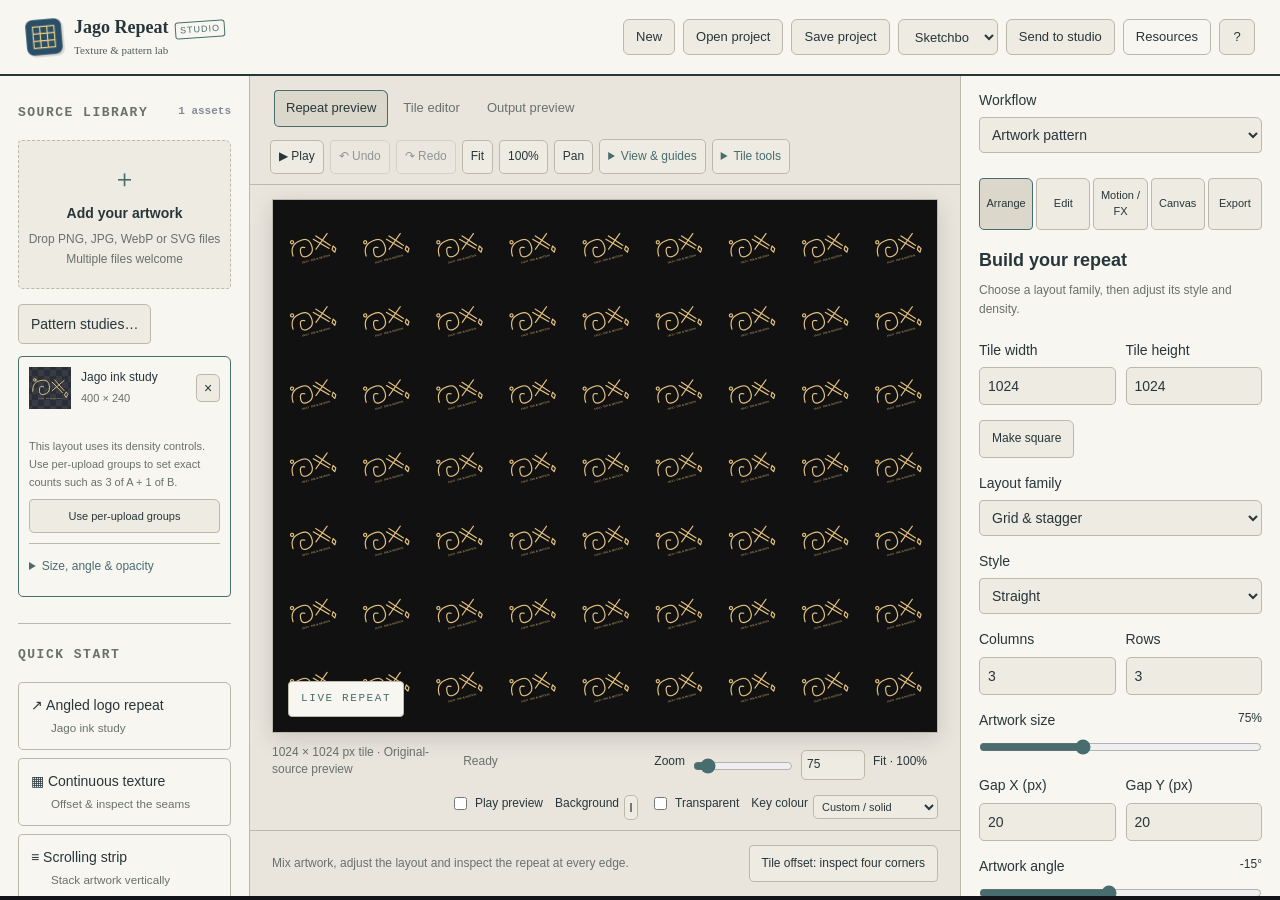
==== Source/Web/index.html @ b371f32c "Prepare Jago Repeat 1.12.0 release Build seamless artwork patterns, paint repeating textures and mak" ====
<!doctype html><html lang="en" data-theme="sketchbook"><head><meta charset="UTF-8"><meta name="viewport" content="width=device-width,initial-scale=1"><title>Jago Repeat Studio</title><meta name="description" content="Create mixed artwork patterns, edit texture seams, and export seamless tiles or filled canvases."><link rel="icon" href="favicon.svg"><link rel="stylesheet" href="style.css"><link rel="stylesheet" href="jago.css"><link rel="stylesheet" href="ux.css"></head><body>
<header><div class="brand"><svg class="studio-logo" aria-hidden="true" viewBox="0 0 64 64"><rect x="2" y="2" width="60" height="60" rx="12"/><path d="M14 14h36v36H14zM14 26h36M14 38h36M26 14v36M38 14v36"/></svg><span>Jago Repeat <small>STUDIO</small><span class="brand-tagline">Texture & pattern lab</span></span></div><div class="top-actions"><select id="theme" aria-label="Studio theme"><option value="sketchbook">Sketchbook</option><option value="dark">Charcoal</option><option value="paper">Paper</option><option value="plum">Plum</option><option value="candy">Candy</option></select><button id="loadProject">Open project</button><button id="saveProject">Save project</button><button class="primary" id="exportTop" hidden aria-hidden="true">Export artwork</button></div></header>
<main><aside class="left"><div class="section-title">SOURCE LIBRARY <span id="count">0 assets</span></div><label class="drop" id="drop">＋<strong>Add your artwork</strong><small>Drop PNG, JPG, WebP or SVG files<br>Multiple files welcome</small><input id="upload" type="file" accept="image/png,image/jpeg,image/webp,image/svg+xml" multiple hidden></label><div id="assets"></div><div class="section-title">QUICK START</div><button class="preset" data-preset="logo">↗ Angled logo repeat <small>Jago ink study</small></button><button class="preset" data-preset="texture">▦ Continuous texture <small>Offset & inspect the seams</small></button><button class="preset" data-preset="feed">≡ Scrolling strip <small>Stack artwork vertically</small></button><div class="tip">Your files are processed in your browser. Save a project to keep artwork and settings together.</div></aside>
<section class="workspace"><div class="workspace-bar"><div class="tabs"><button data-view="repeat" class="active">Repeat preview</button><button data-view="tile">Tile editor</button><button data-view="canvas">Export canvas</button></div><div class="preview-tools"><button id="undoAction" title="Undo (Ctrl+Z)" aria-label="Undo">↶ Undo</button><button id="redoAction" title="Redo (Ctrl+Y / Ctrl+Shift+Z)" aria-label="Redo">↷ Redo</button><button id="fitView">Fit</button><button id="actualView">100%</button><label class="neighbour-toggle"><input id="showNeighbours" type="checkbox" checked> Neighbour tiles</label><button id="panView" aria-pressed="false" title="Pan the preview (H); Space or middle-drag also pans">Pan</button><select id="previewQuality" aria-label="Preview fidelity"><option value="2">High fidelity</option><option value="3">Ultra fidelity</option><option value="1">Standard</option><option value="pixel">Pixel accurate</option></select><button id="guides">Show tile edges</button></div></div><div class="stage" id="stage"><canvas id="preview"></canvas><div id="repeatInset" hidden><span>LIVE REPEAT</span><canvas id="miniRepeat"></canvas></div><div class="stage-label" id="stageLabel">LIVE REPEAT</div></div><div class="status"><span id="dimensions"></span><span id="message">Ready</span><label>Zoom <input id="zoom" type="range" min="10" max="800" value="75"><input id="zoomNumber" type="number" min="10" max="800" value="75" aria-label="Zoom percent"><output id="zoomVal">Fit</output></label></div><div class="bottom"><div><span class="eyebrow">THE REPEAT TABLE</span><p id="hint">Adjust the repeat, then export a seamless square or a filled canvas.</p></div><button id="halfOffset">Offset by half a tile</button></div></section>
<aside class="right"><div class="section-title">REPEAT SETTINGS</div><label>Workflow<select id="mode"><option value="pattern">Artwork pattern</option><option value="texture">Continuous texture</option><option value="feed">Scrolling strip / data feed</option></select></label><div class="pair"><label>Tile width <input id="tw" type="number" min="64" max="4096" value="1024"></label><label>Tile height <input id="th" type="number" min="64" max="4096" value="1024"></label></div><button id="square">Make square</button><div id="patternControls"><label>Layout<select id="layout"><option value="grid">Straight grid</option><option value="brick">Brick / half drop</option><option value="column">Half brick columns</option><option value="balanced">Smart scatter · balanced centres</option><option value="relaxed">Smart spacing · artwork edge gaps</option><option value="organic">Organic grid · controlled scatter</option><option value="hex">Hexagonal stagger</option><option value="diagonal">Diagonal weave</option><option value="diamond">Diamond rhythm</option><option value="scatter">Seeded scatter</option><option value="manual">Free composition</option><option value="mirror">Alternating mirror</option><option value="sets">Source sets · 1–4 copies per upload</option><option value="symmetryX">Mirror pairs · across tile</option><option value="symmetryY">Mirror pairs · down tile</option><option value="symmetryXY">Four-way mirror symmetry</option></select></label><div class="pair"><label>Columns<input id="cols" type="number" min="1" max="20" value="3"></label><label>Rows<input id="rows" type="number" min="1" max="20" value="3"></label></div><label>Artwork size <output data-for="size"></output><input id="size" type="range" min="5" max="200" value="75"></label><div class="pair"><label>Gap X (px)<input id="gapx" type="number" min="0" max="1000" value="20"></label><label>Gap Y (px)<input id="gapy" type="number" min="0" max="1000" value="20"></label></div><label>Rotation <output data-for="rotation"></output><input id="rotation" type="range" min="-180" max="180" value="-15"></label><label>Rotation variation <output data-for="rotJitter"></output><input id="rotJitter" type="range" min="0" max="180" value="0"></label><label>Position variation <output data-for="jitter"></output><input id="jitter" type="range" min="0" max="100" value="0"></label><label>Size variation <output data-for="sizeJitter"></output><input id="sizeJitter" type="range" min="0" max="90" value="0"></label><div class="pair"><label>Mix assets<select id="mix"><option value="cycle">In order</option><option value="random">Random</option></select></label><label>Seed<input id="seed" type="number" value="42" min="0" max="999999"></label></div><button id="shuffle">Shuffle arrangement</button><p class="help" id="layoutHelp"></p><p class="help" id="spacingStatus"></p><button id="freeze">Make this arrangement editable</button><button id="resetArrangement">Reset moved items</button><label class="check"><input id="avoidOverlap" type="checkbox" checked> Prevent artwork overlap</label><label>Clearance (px)<input id="clearance" type="number" min="0" max="300" value="12"></label><p class="help">Prevents overlaps in generated layouts using visible artwork bounds, rotation and wrapped neighbours. Crowded artwork is resized to fit; manual edits can still overlap.</p></div>
<div id="feedControls" hidden><label>Direction<select id="direction"><option value="vertical">Vertical</option><option value="horizontal">Horizontal</option></select></label><label>Strip spacing (px)<input id="feedGap" type="number" min="0" max="1000" value="24"></label><label>Artwork sizing<select id="feedSizing"><option value="individual">Fit each artwork in its slot</option><option value="height">Match heights</option><option value="width">Match widths</option><option value="area">Similar visual size</option></select></label><label>Spacing<select id="feedSpacing"><option value="slots">Equal slots</option><option value="edges">Even artwork edge gaps</option></select></label><label>Fit<select id="feedFit"><option value="contain">Fit full artwork</option><option value="cover">Fill strip width (crop)</option></select></label><label>Feed text<textarea id="feedText" placeholder="Optional: one entry per line"></textarea></label><label>Text size<input id="fontSize" type="number" min="10" max="200" value="36"></label><label>Text colour<input id="textColor" type="color" value="#ffffff"></label><label><input id="animate" type="checkbox"> Preview scrolling</label><label>Scroll speed<input id="speed" type="range" min="5" max="150" value="30"></label></div>
<div class="section-title">SELECTED ARTWORK</div><div id="selectionPanel"><p class="help">Open Tile editor and click an image. Drag to move; use the corner handle to resize and the top handle to rotate. Choose Linked / mirrored copies to keep related motifs together.</p><label>Edit target<select id="editTarget"><option value="instance">This occurrence</option><option value="set">This linked repeat set</option><option value="source">All copies of this source</option><option value="linked">Linked / mirrored copies</option></select></label><p class="help" id="linkedHelp" hidden>Linked copies share scale and follow the layout. Mirrored copies move in opposite directions and rotate oppositely across the mirror.</p><div id="selectedControls" hidden><div id="selectionName" class="selection-name"></div><div class="pair"><label>Centre X (px)<input id="itemX" type="number" step="1"></label><label>Centre Y (px)<input id="itemY" type="number" step="1"></label><label>Width (px)<input id="itemWidth" type="number" min="1" max="8192"></label><label>Rotation °<input id="itemRotation" type="number" step="1"></label></div><button id="resetSelected">Reset item</button><button id="duplicateItem">Duplicate</button><button id="deleteItem">Remove occurrence</button></div><button id="addItem">Add selected source to tile</button><button id="addRepeatSet">Add linked set from selected source</button><p class="help">Set the copy count and arrangement in the source library. Source sets layout uses those counts automatically.</p><label class="check"><input id="snap" type="checkbox"> Snap to grid</label><label>Snap step (px)<input id="snapStep" type="number" min="1" max="512" value="16"></label></div><div class="section-title">OFFSET & SURFACE</div><div class="pair"><label>Offset X (%)<input id="ox" type="number" min="-100" max="100" value="0"></label><label>Offset Y (%)<input id="oy" type="number" min="-100" max="100" value="0"></label></div><label>Background<input id="bg" type="color" value="#111111"></label><label class="check"><input id="transparent" type="checkbox"> Transparent background</label><div id="textureControls" hidden><label>Texture source<select id="textureSource"></select></label><label>Fit texture<select id="textureFit"><option value="cover">Fill tile (crop)</option><option value="stretch">Stretch to tile</option><option value="contain">Fit inside</option></select></label><label class="check"><input id="mirrorTexture" type="checkbox"> Mirror quadrants for matching edges</label><div class="section-title">WRAPPED SEAM EDITING</div><label>Tool<select id="tool"><option value="none">Inspect</option><option value="paint">Paint</option><option value="clone">Clone stamp (Alt-click source)</option><option value="erase">Erase to transparency</option></select></label><div class="pair"><label>Brush size<input id="brush" type="number" min="1" max="300" value="40"></label><label>Colour<input id="paintColor" type="color" value="#e6c381"></label></div><label>Brush opacity<input id="brushOpacity" type="range" min="1" max="100" value="100"></label><button id="undoPaint">Undo stroke</button><button id="resetPaint">Reset texture edits</button><p class="help">Use Tile editor. Offset brings outer seams into the centre. Painting wraps across every edge. Clone stamp: Alt-click a source, then drag to paint.</p></div>
<div class="section-title">EXPORT</div><label>Output<select id="output"><option value="tile">Repeatable tile</option><option value="canvas">Filled canvas</option></select></label><label>Aspect ratio<select id="ratio"><option value="custom">Custom</option><option value="1:1">Square · 1:1</option><option value="16:9">Landscape · 16:9</option><option value="9:16">Portrait · 9:16</option><option value="4:3">Classic · 4:3</option><option value="3:2">Photo · 3:2</option><option value="21:9">Ultrawide · 21:9</option></select></label><div class="pair"><label>Width (px)<input id="ew" type="number" min="64" max="8192" value="1920"></label><label>Height (px)<input id="eh" type="number" min="64" max="8192" value="1080"></label></div><label>Format<select id="format"><option value="png">PNG · transparency</option><option value="jpeg">JPEG · flattened</option><option value="webp">WebP</option><option value="svg">SVG · vector artwork preserved</option></select></label><label>Export scale<select id="exportScale"><option value="1">1× · original size</option><option value="2">2× · double resolution</option><option value="4">4× · four times resolution</option><option value="custom">Custom multiplier</option></select></label><label id="customScaleLabel" hidden>Custom multiplier<input id="customScale" type="number" min="0.25" max="8" step="0.25" value="3"></label><label>Raster resizing<select id="resample"><option value="smooth">High quality smooth</option><option value="pixel">Nearest neighbour · pixel art</option></select></label><div id="exportSummary" class="export-summary"></div><button id="previewSize">Preview this canvas size</button><p class="help">Upscaling renders vectors at full resolution and resamples raster images. It does not generate new photographic detail.</p><label>Quality<input id="quality" type="range" min="10" max="100" value="95"></label><button class="primary wide" id="export">Download artwork</button><p class="help">Canvas exports repeat to fill and crop at the edges. Raster artwork stays raster inside SVG. Edited textures are embedded as PNG.</p></aside></main><dialog id="exportDialog"><button id="closeExport" class="close-dialog" aria-label="Close export preview">×</button><h2>Export ready</h2><p id="exportDescription"></p><a id="downloadLink" class="download-link">Download file</a><a id="openExportLink" target="_blank" rel="noopener">Open export</a><img id="exportImage" alt="Exported artwork preview"><p class="help">If your browser blocks a download, open the export and save it from there.</p></dialog><input type="file" id="projectFile" accept=".jagorepeat,.json" hidden><div id="toast" role="status"></div><script src="layout-engine.js"></script><script src="shape-spacing.js"></script><script src="variation-engine.js"></script><script src="app.js"></script><script src="studio.js"></script><script src="links.js"></script><script src="spacing-ui.js"></script><script src="workflow.js"></script><script src="canvas-compose.js"></script><script src="preview.js"></script><script src="ux.js"></script><script src="relation-guides.js"></script><script src="texture-stamps.js"></script><script src="strip-editor.js"></script><script src="animation-codecs.js"></script><script src="loop-animation.js"></script><script src="refinements.js"></script><script src="repeat-effects.js"></script><script src="group-tools.js"></script><script src="preview-performance.js"></script><script src="suite-bridge.js"></script><script src="suite-adapter.js"></script><script src="history.js"></script><script src="suite-round.js"></script><script src="variation-bench.js"></script><script src="focus-performance.js"></script><script src="proof-kit.js"></script><script src="pattern-studies.js"></script><script src="new-document.js"></script></body></html>
---- Source/Web/style.css ----
:root{color-scheme:dark;font:14px 'Segoe UI',sans-serif;color:#e7e9ee;background:#121419}*{box-sizing:border-box}body{margin:0}button,input,select,textarea{font:inherit}button{cursor:pointer;background:#262a33;border:1px solid #393e49;color:#e7e9ee;padding:9px 12px;border-radius:6px}button:hover{background:#353c49}button:focus-visible,input:focus-visible,select:focus-visible{outline:2px solid #adf06b;outline-offset:2px}.primary{background:#b6ee78;color:#172210;border-color:#b6ee78;font-weight:650}.primary:hover{background:#cef99a}header{height:76px;display:flex;align-items:center;justify-content:space-between;padding:0 25px;border-bottom:1px solid #343944;gap:15px}.brand{font-size:20px;letter-spacing:2px;display:flex;align-items:center;gap:9px}.brand b{font-weight:300}.mark{color:#b6ee78;font-size:35px}.badge{font-size:11px;letter-spacing:1px;margin-left:17px;color:#8c939f}header button{margin-left:8px}main{display:grid;grid-template-columns:250px minmax(350px,1fr) 300px;height:calc(100vh - 76px)}aside{padding:22px 18px;overflow:auto;background:#1a1d24}.left{border-right:1px solid #343944}.right{border-left:1px solid #343944}.section-title{font-size:12px;letter-spacing:1.5px;color:#b5bcc7;display:flex;justify-content:space-between;margin:6px 0 17px;font-weight:650}.section-title:not(:first-child){margin-top:26px;border-top:1px solid #343944;padding-top:22px}.section-title span{font-size:11px;letter-spacing:0;color:#818a99}.drop{border:1px dashed #596171;display:flex;align-items:center;flex-direction:column;text-align:center;padding:19px 8px;cursor:pointer;border-radius:8px;color:#b6ee78;font-size:25px}.drop strong{font-size:14px;color:#e7e9ee;margin:7px}.drop small{font-size:12px;color:#929cab;line-height:1.6}.drop.over{background:#35412d}.asset{margin-top:12px;border:1px solid #3c424e;border-radius:7px;padding:10px}.asset.selected{border-color:#b6ee78}.asset-head{display:flex;gap:10px;align-items:center;cursor:pointer}.asset img{width:48px;height:42px;object-fit:contain;background:repeating-conic-gradient(#363b44 0% 25%,#292e37 0% 50%) 50%/12px 12px}.asset-name{overflow:hidden;text-overflow:ellipsis;white-space:nowrap;max-width:135px;font-size:12px}.asset small{color:#8e98a6;font-size:11px}.asset button{padding:3px 6px}.asset-settings{padding-top:10px}.asset-settings label{font-size:12px}.preset{display:block;width:100%;text-align:left;margin:8px 0;background:#22262e;padding:12px}.preset small{display:block;color:#8f98a7;margin-top:5px;padding-left:20px}.tip,.help{font-size:12px;color:#929baa;line-height:1.65}.tip{margin-top:24px}.workspace{min-width:0;display:flex;flex-direction:column;background:#101216}.workspace-bar{display:flex;justify-content:space-between;align-items:center;padding:16px 20px;gap:10px}.tabs{display:flex;gap:3px;background:#1d2129;padding:4px;border-radius:8px}.tabs button{border:0;background:transparent;font-size:13px}.tabs button.active{background:#3a414d}.workspace-bar>button{font-size:12px}.stage{margin:0 20px;flex:1;min-height:280px;position:relative;overflow:hidden;background:repeating-conic-gradient(#252a33 0% 25%,#20252e 0% 50%) 50%/24px 24px;border:1px solid #383e49;border-radius:8px;display:flex;justify-content:center;align-items:center}.stage canvas{max-width:100%;max-height:100%;object-fit:contain;touch-action:none}.stage-label{position:absolute;bottom:15px;left:15px;background:#15191de8;color:#b6ee78;font-size:11px;letter-spacing:1.6px;padding:9px 12px;border:1px solid #4a5540;border-radius:4px;pointer-events:none}.status{display:flex;justify-content:space-between;align-items:center;padding:16px 22px;color:#8f99a9;font-size:12px;gap:10px}.status label{display:flex;align-items:center;gap:8px;margin:0;font-size:12px}.status input{width:80px}.bottom{padding:22px;display:flex;align-items:center;justify-content:space-between;border-top:1px solid #30353f;gap:16px}.eyebrow{color:#b6ee78;font-size:11px;letter-spacing:1.4px}.bottom p{color:#939dad;line-height:1.5;font-size:13px}.bottom button{font-size:12px;white-space:nowrap}label{display:block;color:#b8c0cd;font-size:13px;margin-bottom:15px}label>input:not([type=checkbox]):not([type=range]),select,textarea{width:100%;margin-top:7px;background:#242933;border:1px solid #424956;border-radius:5px;color:#f0f1f4;padding:8px;min-width:0}input[type=color]{height:34px;padding:3px!important}input[type=range]{width:100%;accent-color:#b6ee78;margin:9px 0 0}input[type=checkbox]{accent-color:#b6ee78}output[data-for]{float:right;color:#e3e8ee;font-size:12px}.pair{display:grid;grid-template-columns:1fr 1fr;gap:10px}.wide{width:100%}textarea{resize:vertical;min-height:90px}.check{display:flex;gap:7px;align-items:center}#toast{position:fixed;bottom:25px;left:50%;transform:translateX(-50%);background:#b6ee78;color:#162310;padding:14px 22px;border-radius:7px;display:none;z-index:9;max-width:90vw}[hidden]{display:none!important}@media(max-width:1100px){main{grid-template-columns:210px minmax(280px,1fr) 270px}.badge{display:none}.workspace-bar{flex-wrap:wrap}.bottom{display:block}}@media(max-width:800px){header{height:auto;padding:15px;flex-wrap:wrap}.brand{font-size:17px}header button{font-size:12px;margin:0}main{height:auto;grid-template-columns:1fr}.workspace{grid-row:1}.stage{height:55vh;flex:none}.left,.right{overflow:visible;border:0}.left{display:block}.status{flex-wrap:wrap}.bottom{padding:15px}.asset{display:inline-block;width:210px;vertical-align:top;margin-right:10px}}
---- Source/Web/jago.css ----
:root{--bg:#111214;--panel:#1a1b1f;--raised:#24262b;--line:#35373e;--text:#f4f4f6;--muted:#a3a5af;--accent:#dcff72;--purple:#b1a0ff;--workspace:#141518;--button-ink:#202512;--selected:#dcff7218;--hover:#33363c;--label:#c8c9d0}
:root[data-theme=paper]{color-scheme:light;--bg:#e9e4da;--panel:#f5f1e8;--raised:#e5dfd3;--line:#c6bdad;--text:#302f29;--muted:#686354;--accent:#426324;--purple:#725793;--workspace:#ddd6c9;--button-ink:#fff;--selected:#42632418;--hover:#d7cebd;--label:#4b473f}
:root[data-theme=plum]{--bg:#1c1825;--panel:#261f32;--raised:#352b44;--line:#51435f;--text:#f7effb;--muted:#bbaec6;--accent:#f2ba96;--purple:#ccb2fa;--workspace:#201a29;--button-ink:#332432;--selected:#f2ba9618;--hover:#463751;--label:#dfcfe9}
:root[data-theme=candy]{color-scheme:light;--bg:#fbe8f0;--panel:#fff2f7;--raised:#f6dce9;--line:#d9afc6;--text:#503447;--muted:#805a72;--accent:#a64578;--purple:#79569c;--workspace:#f3e3f3;--button-ink:#fff;--selected:#a6457815;--hover:#edc7de;--label:#65465b}
body{background:var(--bg);color:var(--text);font:14px/1.45 'Segoe UI',system-ui,sans-serif}header{height:70px;border-color:var(--line);background:var(--bg)}.brand{font-size:21px;letter-spacing:-.7px;font-weight:750;gap:11px}.brand small{color:var(--accent);font-size:10px;letter-spacing:1.3px;margin-left:5px}.brand-tagline{display:block;color:var(--muted);font-size:12px;letter-spacing:.4px;font-weight:400}.mark{color:var(--accent)}main{height:calc(100dvh - 70px);grid-template-columns:250px minmax(350px,1fr) 320px}aside{background:var(--panel);border-color:var(--line)!important}.workspace{background:var(--bg)}button,select,input,textarea{color:var(--text)}button{background:var(--raised);border-color:var(--line);border-radius:7px;min-height:34px}button:hover{background:var(--hover);border-color:var(--muted)}button:disabled{opacity:.45;cursor:default}.primary,.primary:hover{background:var(--accent);border-color:var(--accent);color:var(--button-ink)}.top-actions{display:flex;gap:7px;align-items:center}.top-actions button{margin:0}.top-actions select{margin:0;width:100px;padding:8px}label{color:var(--label);font-size:14px}label>input:not([type=checkbox]):not([type=range]),select,textarea{background:var(--raised);border-color:var(--line);color:var(--text)}input[type=range],input[type=checkbox]{accent-color:var(--accent)}.section-title{color:var(--muted);border-color:var(--line)!important}.drop{color:var(--accent);border-color:var(--muted)}.drop strong{color:var(--text)}.drop.over{background:var(--selected)}.drop small,.help,.tip,.preset small,.asset small,.status,.bottom p{color:var(--muted)}.tabs,.preset{background:var(--panel)}.tabs button{color:var(--muted)}.tabs button.active{background:var(--selected);color:var(--accent);box-shadow:inset 0 0 0 1px var(--accent)}.asset{border-color:var(--line)}.asset.selected{border-color:var(--accent)}.asset-settings label{font-size:13px}.stage{border-color:var(--line);background-color:var(--workspace);border-radius:0}.stage-label{color:var(--accent);background:var(--panel);border-color:var(--line)}.bottom{border-color:var(--line)}.eyebrow{color:var(--muted)}output[data-for]{color:var(--text)}#toast{background:var(--accent);color:var(--button-ink)}#repeatInset{position:absolute;top:14px;right:14px;padding:8px;background:var(--panel);border:1px solid var(--line);border-radius:7px;pointer-events:none;box-shadow:0 4px 18px #0006}#repeatInset span{font-size:10px;color:var(--accent);letter-spacing:1.5px;display:block;margin-bottom:6px}#miniRepeat{display:block;width:180px;height:125px;background:repeating-conic-gradient(#363b44 0% 25%,#292e37 0% 50%) 50%/12px 12px}.selection-name{color:var(--purple);font-size:13px;margin-bottom:13px;overflow-wrap:anywhere}.export-summary{background:var(--selected);border:1px solid var(--accent);border-radius:6px;color:var(--accent);padding:12px;font-size:14px;margin:12px 0}#previewSize,#freeze,#resetArrangement{width:100%;margin-bottom:8px}dialog{background:var(--panel);color:var(--text);border:1px solid var(--line);border-radius:12px;padding:24px;width:600px;max-width:90vw;max-height:90vh;overflow:auto;box-shadow:0 24px 100px #0009}dialog::backdrop{background:#0009;backdrop-filter:blur(4px)}dialog h2{margin:0 0 10px;font-size:22px;letter-spacing:-.5px}dialog p{color:var(--muted);overflow-wrap:anywhere}.close-dialog{position:absolute;right:12px;top:10px;background:none;border:0;font-size:22px}dialog a{display:inline-block;color:var(--purple);padding:10px;margin-right:10px}.download-link{background:var(--accent);color:var(--button-ink);font-weight:650;text-decoration:none;border-radius:6px}#exportImage{width:100%;max-height:50vh;object-fit:contain;display:block;margin-top:18px;background:repeating-conic-gradient(#363b44 0% 25%,#292e37 0% 50%) 50%/16px 16px}.top-actions select{font-size:13px}#selectedControls button{margin-bottom:8px}#selectionPanel .help{font-size:13px}button:focus-visible,input:focus-visible,select:focus-visible{outline-color:var(--accent)}
@media(max-width:1100px){main{grid-template-columns:210px minmax(280px,1fr) 290px}.brand{font-size:18px}.top-actions{gap:4px}.top-actions button{font-size:12px;padding:8px}.top-actions select{width:85px}}
@media(max-width:800px){main{height:auto;grid-template-columns:1fr}header{height:auto}.brand-tagline{display:none}.top-actions{flex-wrap:wrap}.stage{height:55vh}#repeatInset{transform:scale(.7);transform-origin:top right}.workspace{grid-row:1}.top-actions button{min-height:38px}}

:root[data-theme=sketchbook]{color-scheme:light;--bg:#f3eddf;--panel:#fcf8ef;--raised:#f1eadb;--line:#c9bfaa;--text:#293d50;--muted:#6d716b;--accent:#294e68;--purple:#ad5141;--workspace:#d8d2c2;--button-ink:#fffaf0;--selected:#e5c77f;--hover:#e7ddc9;--label:#405366}
body{font-family:'Trebuchet MS','Segoe UI',sans-serif}header{background:var(--panel);border-bottom:2px solid var(--text);height:80px}main{height:calc(100dvh - 80px)}.brand{font-family:'Segoe Print','Comic Sans MS',cursive;font-size:23px;font-weight:700;letter-spacing:-1.2px;line-height:1.25}.brand small{font-family:'Trebuchet MS',sans-serif;font-size:10px;padding:3px 5px;border:1px solid var(--accent);transform:rotate(-4deg);border-radius:2px;display:inline-block}.brand-tagline{font-family:'Trebuchet MS',sans-serif;font-size:12px;margin-top:4px;line-height:1.5}.studio-logo{width:38px;height:38px;flex-shrink:0;transform:rotate(-5deg);filter:drop-shadow(2px 2px 0 #0002)}.studio-logo rect{fill:#294e68}.studio-logo path{stroke:#edce83;stroke-width:2;fill:none}.section-title,.eyebrow{font-family:'Courier New',monospace}.section-title{font-size:13px}.workspace-bar{border-bottom:1px solid var(--line);margin-bottom:14px}.bottom p{font-size:14px}.stage{margin:0 22px;border:1px solid var(--line);box-shadow:0 6px 22px #0002}.stage-label{background:var(--panel);font-family:'Courier New',monospace}.asset,.drop{border-radius:4px 6px 4px 5px}.drop{background:var(--raised);border-color:var(--line)}button,input,select,textarea{border-radius:4px 6px 4px 5px}.tabs{background:transparent}.tabs button.active{background:var(--selected);color:var(--text);box-shadow:inset 0 0 0 1px var(--accent)}#repeatInset{background:var(--panel);border-radius:3px;transform:rotate(1deg)}:root[data-theme=sketchbook] .workspace{background:var(--bg)}:root[data-theme=sketchbook] .stage{background-color:#d8d2c2;background-image:radial-gradient(#b8b3a3 1px,transparent 1px);background-size:18px 18px}.brand{white-space:nowrap}.top-actions{flex-wrap:wrap;justify-content:flex-end}@media(max-width:1100px){.brand{font-size:19px}.top-actions{max-width:390px}.top-actions button{font-size:12px}.brand-tagline{font-size:11px}}@media(max-width:800px){header{height:auto;min-height:80px}.brand{font-size:19px}main{height:auto}.brand-tagline{display:none}.top-actions{justify-content:flex-start}.studio-logo{width:32px;height:32px}}

.asset-head>div{min-width:0;flex:1}.asset img{flex:0 0 42px;width:42px}.asset-name{max-width:100%}.asset-head button{flex:0 0 24px;min-height:28px}.asset-settings{min-width:0}.asset-settings .pair{grid-template-columns:minmax(0,1fr) minmax(0,1fr)}.left{overflow-x:hidden}select{max-width:100%}@media(max-width:1100px){#repeatInset{transform:rotate(1deg) scale(.82);transform-origin:top right}}

.workspace-bar{flex-wrap:wrap;gap:8px}.preview-tools{display:flex;align-items:center;gap:5px;flex-wrap:wrap}.preview-tools button{padding:5px 8px}.neighbour-toggle{display:flex;align-items:center;gap:4px;font-size:11px;margin:0}.neighbour-toggle input{width:auto}.status #zoomNumber{width:58px}.preview-tools select{width:auto;font-size:11px}.status{flex-wrap:wrap}
.status>span{flex:1 1 180px}.status>label{flex:0 0 auto}.status #zoomNumber{min-width:64px;padding:5px}.status #zoomVal{min-width:65px}.status input[type=range]{width:100px}
---- Source/Web/ux.css ----
.tool-sidebar{padding-top:14px}.tool-nav{display:grid;grid-template-columns:repeat(4,1fr);gap:3px;position:sticky;top:-20px;background:var(--panel);padding:10px 0 12px;z-index:3}.tool-nav button{padding:9px 3px;font-size:12px}.tool-nav button.active{background:var(--selected);color:var(--text);border-color:var(--accent)}.tool-intro{margin-bottom:20px}.tool-intro h2{font-size:18px;color:var(--text);margin:5px 0 8px;font-weight:600}.tool-intro p{font-size:12px;line-height:1.6;margin:0;color:var(--muted)}.tool-details{margin:15px 0;border-top:1px solid var(--line);padding:12px 0 0}.tool-details summary{font-size:12px;font-weight:600;cursor:pointer;color:var(--accent);margin-bottom:12px}.tool-panel>.section-title:first-of-type{margin-top:10px}.canvas-presets{display:flex;gap:7px;flex-wrap:wrap}.canvas-presets button{font-size:12px}.preview-tools{gap:6px}.preview-tools>.display-details{margin:0;padding:0;border:0;position:relative}.display-details summary{margin:0;padding:8px;border:1px solid var(--line);border-radius:5px;background:var(--raised);font-weight:400}.display-details[open]{display:flex;flex-wrap:wrap;gap:6px;align-items:center}.display-details select{padding:5px}.display-details label{white-space:nowrap}.workspace-bar{padding:10px 20px}.preview-tools button{font-size:12px}.bottom .eyebrow{display:none}.bottom{padding:14px 22px}.bottom p{margin:4px 0;font-size:12px}.tool-panel #layoutHelp{padding:9px 10px;background:var(--raised);border-radius:5px}.tool-panel #patternControls>button{font-size:12px;margin:4px 0}.tool-panel #square{font-size:12px;margin-bottom:15px}.tool-panel #textureControls{margin-top:20px}.tool-panel #selectionPanel>.help{margin-top:0}.tool-panel #selectionPanel>button{font-size:12px;margin:4px 0}.tool-panel #exportSummary{margin:16px 0}.status{padding:12px 20px}.top-actions{display:flex;align-items:center;gap:6px}.top-actions button{margin:0}.tool-panel #output{font-weight:600}
.source-options>summary{font-size:12px;cursor:pointer;color:var(--accent);padding:4px 0 10px}.source-options[open]>summary{margin-bottom:8px}.tool-nav{top:-14px}.tool-sidebar>.section-title{display:none}
fieldset#canvasFramingControls{border:0;margin:0;padding:0;min-width:0}
.source-copy-controls{padding:10px 0;border-bottom:1px solid var(--line);margin-bottom:10px}.source-copy-controls label{font-size:11px;margin-bottom:10px}.source-copy-controls .help{font-size:11px;margin:8px 0}.source-copy-controls button{font-size:11px;padding:7px}
#exportVideo{display:block;width:100%;max-height:65vh;margin-top:15px;background:repeating-conic-gradient(#ccc 0% 25%,#eee 0% 50%) 0/16px 16px}#cancelAnimation{margin-top:8px}

.status{flex-wrap:wrap;gap:8px}.surface-bar{display:flex;align-items:center;gap:12px;margin-left:auto}.surface-bar label{margin:0;display:flex;align-items:center;gap:5px;font-size:12px}.surface-bar input[type=color]{width:30px;height:25px;padding:2px}.surface-bar input[type=checkbox]{width:auto}.repair-tools{border:1px solid var(--border);padding:12px;margin:12px 0}.repair-tools legend{padding:0 6px}#helpDialog{width:min(680px,90vw);max-height:85vh;overflow:auto;padding:28px;background:var(--panel);color:var(--text);border:1px solid var(--border);border-radius:10px}#helpDialog p{line-height:1.6}#helpDialog h3{margin-top:24px}#helpDialog a{color:inherit}.shortcut-grid{display:grid;grid-template-columns:1fr auto;gap:9px;font-size:13px}.shortcut-grid kbd{padding:3px 6px;border:1px solid var(--border);border-radius:4px}#helpBtn{font-size:18px;width:36px}#textureSteps .button-grid{display:grid;gap:6px}#copyMeaning{margin-bottom:14px}

@media(min-width:801px){.workspace{min-height:0;overflow:hidden}.stage{min-height:180px;flex:1 1 0;height:0}.workspace-bar,.status,.bottom{flex-shrink:0}}.surface-bar select{width:125px;font-size:11px;padding:4px}.status{padding:10px 22px}.surface-bar{flex-wrap:wrap}.repair-tools{border-color:var(--line)}#helpDialog{background:var(--panel);color:var(--text);border-color:var(--line)}

.tool-nav{grid-template-columns:repeat(5,1fr)}.tool-nav button{font-size:11px;padding:9px 2px}.texture-toolbar{display:grid;grid-template-columns:repeat(5,1fr);gap:4px;margin:12px 0}.texture-toolbar button{display:flex;flex-direction:column;align-items:center;gap:4px;padding:8px 2px;font-size:10px}.texture-toolbar svg{width:23px;height:23px;fill:none;stroke:currentColor;stroke-width:1.7;stroke-linecap:round;stroke-linejoin:round}.texture-toolbar button.active{background:var(--selected);border-color:var(--accent)}#textureToolSettings{border:1px solid var(--line);padding:10px;margin-bottom:12px}.texture-actions{display:flex;gap:6px;flex-wrap:wrap}.about-credits{border-top:1px solid var(--line);margin-top:24px;padding-top:8px}

.repeat-variation-dialog{width:min(1100px,94vw);max-height:90vh;overflow:auto}.repeat-variation-grid{display:grid;grid-template-columns:repeat(3,minmax(0,1fr));gap:14px}.repeat-variation-grid canvas{width:100%;height:190px;object-fit:contain;background:repeating-conic-gradient(#8882 0% 25%,transparent 0% 50%) 50%/16px 16px}.repeat-variation-grid p{font-size:12px;margin:6px 0}.repeat-variation-grid button{width:100%}@media(max-width:850px){.repeat-variation-grid{grid-template-columns:repeat(2,minmax(0,1fr))}}

.repeat-proof-dialog{width:min(850px,94vw);max-height:90vh;overflow:auto}#repeatKitProof canvas{display:block;max-width:100%;max-height:52vh;object-fit:contain;margin:auto;background:repeating-conic-gradient(#8882 0% 25%,transparent 0% 50%) 50%/16px 16px}
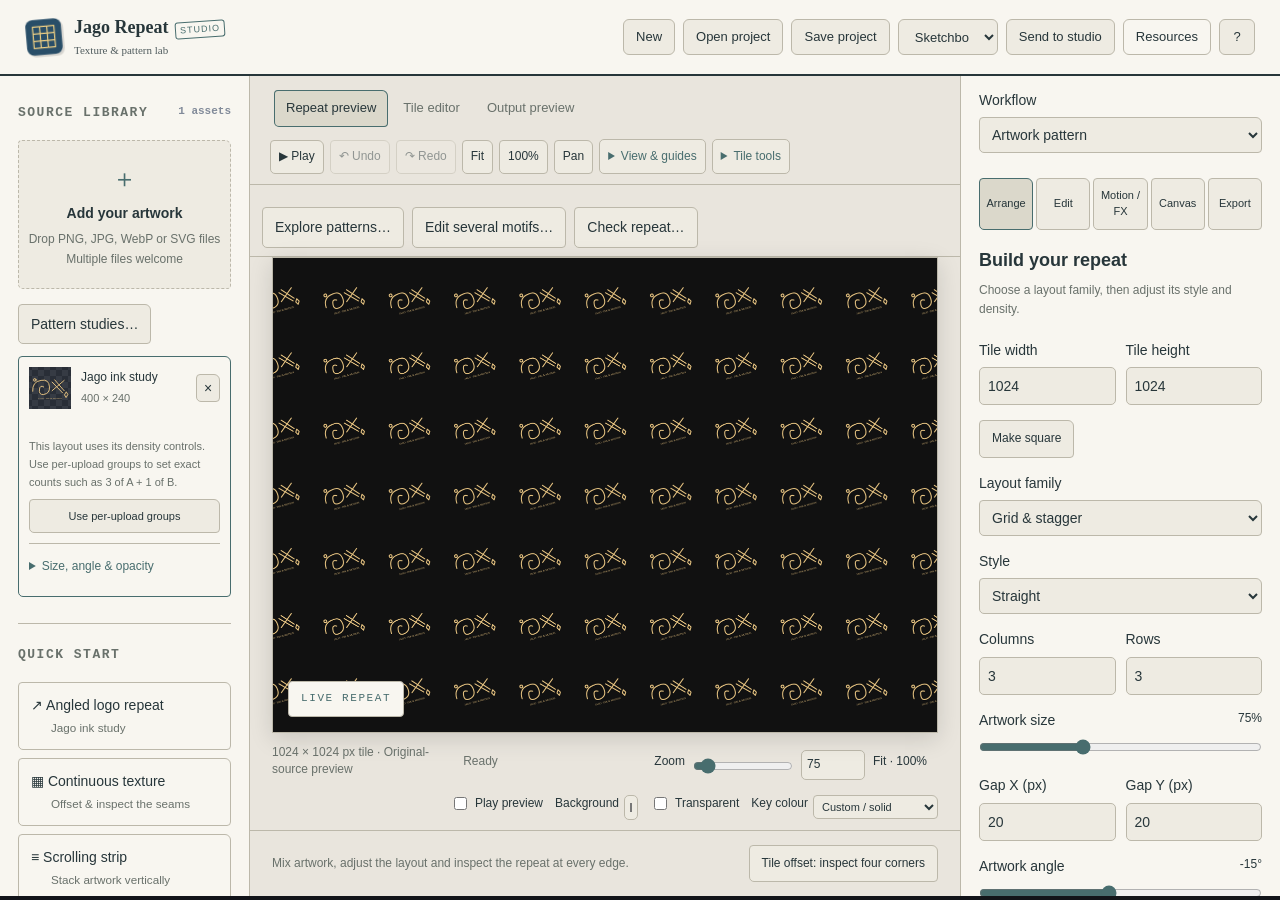
==== commit 19ae91c2: "Prepare Jago Repeat 1.13.0 release Update the current source, illustrated guide, and offline browser" ====
--- a/Source/Web/index.html
+++ b/Source/Web/index.html
@@ -5,6 +5,6 @@
 <aside class="right"><div class="section-title">REPEAT SETTINGS</div><label>Workflow<select id="mode"><option value="pattern">Artwork pattern</option><option value="texture">Continuous texture</option><option value="feed">Scrolling strip / data feed</option></select></label><div class="pair"><label>Tile width <input id="tw" type="number" min="64" max="4096" value="1024"></label><label>Tile height <input id="th" type="number" min="64" max="4096" value="1024"></label></div><button id="square">Make square</button><div id="patternControls"><label>Layout<select id="layout"><option value="grid">Straight grid</option><option value="brick">Brick / half drop</option><option value="column">Half brick columns</option><option value="balanced">Smart scatter · balanced centres</option><option value="relaxed">Smart spacing · artwork edge gaps</option><option value="organic">Organic grid · controlled scatter</option><option value="hex">Hexagonal stagger</option><option value="diagonal">Diagonal weave</option><option value="diamond">Diamond rhythm</option><option value="scatter">Seeded scatter</option><option value="manual">Free composition</option><option value="mirror">Alternating mirror</option><option value="sets">Source sets · 1–4 copies per upload</option><option value="symmetryX">Mirror pairs · across tile</option><option value="symmetryY">Mirror pairs · down tile</option><option value="symmetryXY">Four-way mirror symmetry</option></select></label><div class="pair"><label>Columns<input id="cols" type="number" min="1" max="20" value="3"></label><label>Rows<input id="rows" type="number" min="1" max="20" value="3"></label></div><label>Artwork size <output data-for="size"></output><input id="size" type="range" min="5" max="200" value="75"></label><div class="pair"><label>Gap X (px)<input id="gapx" type="number" min="0" max="1000" value="20"></label><label>Gap Y (px)<input id="gapy" type="number" min="0" max="1000" value="20"></label></div><label>Rotation <output data-for="rotation"></output><input id="rotation" type="range" min="-180" max="180" value="-15"></label><label>Rotation variation <output data-for="rotJitter"></output><input id="rotJitter" type="range" min="0" max="180" value="0"></label><label>Position variation <output data-for="jitter"></output><input id="jitter" type="range" min="0" max="100" value="0"></label><label>Size variation <output data-for="sizeJitter"></output><input id="sizeJitter" type="range" min="0" max="90" value="0"></label><div class="pair"><label>Mix assets<select id="mix"><option value="cycle">In order</option><option value="random">Random</option></select></label><label>Seed<input id="seed" type="number" value="42" min="0" max="999999"></label></div><button id="shuffle">Shuffle arrangement</button><p class="help" id="layoutHelp"></p><p class="help" id="spacingStatus"></p><button id="freeze">Make this arrangement editable</button><button id="resetArrangement">Reset moved items</button><label class="check"><input id="avoidOverlap" type="checkbox" checked> Prevent artwork overlap</label><label>Clearance (px)<input id="clearance" type="number" min="0" max="300" value="12"></label><p class="help">Prevents overlaps in generated layouts using visible artwork bounds, rotation and wrapped neighbours. Crowded artwork is resized to fit; manual edits can still overlap.</p></div>
 <div id="feedControls" hidden><label>Direction<select id="direction"><option value="vertical">Vertical</option><option value="horizontal">Horizontal</option></select></label><label>Strip spacing (px)<input id="feedGap" type="number" min="0" max="1000" value="24"></label><label>Artwork sizing<select id="feedSizing"><option value="individual">Fit each artwork in its slot</option><option value="height">Match heights</option><option value="width">Match widths</option><option value="area">Similar visual size</option></select></label><label>Spacing<select id="feedSpacing"><option value="slots">Equal slots</option><option value="edges">Even artwork edge gaps</option></select></label><label>Fit<select id="feedFit"><option value="contain">Fit full artwork</option><option value="cover">Fill strip width (crop)</option></select></label><label>Feed text<textarea id="feedText" placeholder="Optional: one entry per line"></textarea></label><label>Text size<input id="fontSize" type="number" min="10" max="200" value="36"></label><label>Text colour<input id="textColor" type="color" value="#ffffff"></label><label><input id="animate" type="checkbox"> Preview scrolling</label><label>Scroll speed<input id="speed" type="range" min="5" max="150" value="30"></label></div>
 <div class="section-title">SELECTED ARTWORK</div><div id="selectionPanel"><p class="help">Open Tile editor and click an image. Drag to move; use the corner handle to resize and the top handle to rotate. Choose Linked / mirrored copies to keep related motifs together.</p><label>Edit target<select id="editTarget"><option value="instance">This occurrence</option><option value="set">This linked repeat set</option><option value="source">All copies of this source</option><option value="linked">Linked / mirrored copies</option></select></label><p class="help" id="linkedHelp" hidden>Linked copies share scale and follow the layout. Mirrored copies move in opposite directions and rotate oppositely across the mirror.</p><div id="selectedControls" hidden><div id="selectionName" class="selection-name"></div><div class="pair"><label>Centre X (px)<input id="itemX" type="number" step="1"></label><label>Centre Y (px)<input id="itemY" type="number" step="1"></label><label>Width (px)<input id="itemWidth" type="number" min="1" max="8192"></label><label>Rotation °<input id="itemRotation" type="number" step="1"></label></div><button id="resetSelected">Reset item</button><button id="duplicateItem">Duplicate</button><button id="deleteItem">Remove occurrence</button></div><button id="addItem">Add selected source to tile</button><button id="addRepeatSet">Add linked set from selected source</button><p class="help">Set the copy count and arrangement in the source library. Source sets layout uses those counts automatically.</p><label class="check"><input id="snap" type="checkbox"> Snap to grid</label><label>Snap step (px)<input id="snapStep" type="number" min="1" max="512" value="16"></label></div><div class="section-title">OFFSET & SURFACE</div><div class="pair"><label>Offset X (%)<input id="ox" type="number" min="-100" max="100" value="0"></label><label>Offset Y (%)<input id="oy" type="number" min="-100" max="100" value="0"></label></div><label>Background<input id="bg" type="color" value="#111111"></label><label class="check"><input id="transparent" type="checkbox"> Transparent background</label><div id="textureControls" hidden><label>Texture source<select id="textureSource"></select></label><label>Fit texture<select id="textureFit"><option value="cover">Fill tile (crop)</option><option value="stretch">Stretch to tile</option><option value="contain">Fit inside</option></select></label><label class="check"><input id="mirrorTexture" type="checkbox"> Mirror quadrants for matching edges</label><div class="section-title">WRAPPED SEAM EDITING</div><label>Tool<select id="tool"><option value="none">Inspect</option><option value="paint">Paint</option><option value="clone">Clone stamp (Alt-click source)</option><option value="erase">Erase to transparency</option></select></label><div class="pair"><label>Brush size<input id="brush" type="number" min="1" max="300" value="40"></label><label>Colour<input id="paintColor" type="color" value="#e6c381"></label></div><label>Brush opacity<input id="brushOpacity" type="range" min="1" max="100" value="100"></label><button id="undoPaint">Undo stroke</button><button id="resetPaint">Reset texture edits</button><p class="help">Use Tile editor. Offset brings outer seams into the centre. Painting wraps across every edge. Clone stamp: Alt-click a source, then drag to paint.</p></div>
-<div class="section-title">EXPORT</div><label>Output<select id="output"><option value="tile">Repeatable tile</option><option value="canvas">Filled canvas</option></select></label><label>Aspect ratio<select id="ratio"><option value="custom">Custom</option><option value="1:1">Square · 1:1</option><option value="16:9">Landscape · 16:9</option><option value="9:16">Portrait · 9:16</option><option value="4:3">Classic · 4:3</option><option value="3:2">Photo · 3:2</option><option value="21:9">Ultrawide · 21:9</option></select></label><div class="pair"><label>Width (px)<input id="ew" type="number" min="64" max="8192" value="1920"></label><label>Height (px)<input id="eh" type="number" min="64" max="8192" value="1080"></label></div><label>Format<select id="format"><option value="png">PNG · transparency</option><option value="jpeg">JPEG · flattened</option><option value="webp">WebP</option><option value="svg">SVG · vector artwork preserved</option></select></label><label>Export scale<select id="exportScale"><option value="1">1× · original size</option><option value="2">2× · double resolution</option><option value="4">4× · four times resolution</option><option value="custom">Custom multiplier</option></select></label><label id="customScaleLabel" hidden>Custom multiplier<input id="customScale" type="number" min="0.25" max="8" step="0.25" value="3"></label><label>Raster resizing<select id="resample"><option value="smooth">High quality smooth</option><option value="pixel">Nearest neighbour · pixel art</option></select></label><div id="exportSummary" class="export-summary"></div><button id="previewSize">Preview this canvas size</button><p class="help">Upscaling renders vectors at full resolution and resamples raster images. It does not generate new photographic detail.</p><label>Quality<input id="quality" type="range" min="10" max="100" value="95"></label><button class="primary wide" id="export">Download artwork</button><p class="help">Canvas exports repeat to fill and crop at the edges. Raster artwork stays raster inside SVG. Edited textures are embedded as PNG.</p></aside></main><dialog id="exportDialog"><button id="closeExport" class="close-dialog" aria-label="Close export preview">×</button><h2>Export ready</h2><p id="exportDescription"></p><a id="downloadLink" class="download-link">Download file</a><a id="openExportLink" target="_blank" rel="noopener">Open export</a><img id="exportImage" alt="Exported artwork preview"><p class="help">If your browser blocks a download, open the export and save it from there.</p></dialog><input type="file" id="projectFile" accept=".jagorepeat,.json" hidden><div id="toast" role="status"></div><script src="layout-engine.js"></script><script src="shape-spacing.js"></script><script src="variation-engine.js"></script><script src="app.js"></script><script src="studio.js"></script><script src="links.js"></script><script src="spacing-ui.js"></script><script src="workflow.js"></script><script src="canvas-compose.js"></script><script src="preview.js"></script><script src="ux.js"></script><script src="relation-guides.js"></script><script src="texture-stamps.js"></script><script src="strip-editor.js"></script><script src="animation-codecs.js"></script><script src="loop-animation.js"></script><script src="refinements.js"></script><script src="repeat-effects.js"></script><script src="group-tools.js"></script><script src="preview-performance.js"></script><script src="suite-bridge.js"></script><script src="suite-adapter.js"></script><script src="history.js"></script><script src="suite-round.js"></script><script src="variation-bench.js"></script><script src="focus-performance.js"></script><script src="proof-kit.js"></script><script src="pattern-studies.js"></script><script src="new-document.js"></script></body></html>
+<div class="section-title">EXPORT</div><label>Output<select id="output"><option value="tile">Repeatable tile</option><option value="canvas">Filled canvas</option></select></label><label>Aspect ratio<select id="ratio"><option value="custom">Custom</option><option value="1:1">Square · 1:1</option><option value="16:9">Landscape · 16:9</option><option value="9:16">Portrait · 9:16</option><option value="4:3">Classic · 4:3</option><option value="3:2">Photo · 3:2</option><option value="21:9">Ultrawide · 21:9</option></select></label><div class="pair"><label>Width (px)<input id="ew" type="number" min="64" max="8192" value="1920"></label><label>Height (px)<input id="eh" type="number" min="64" max="8192" value="1080"></label></div><label>Format<select id="format"><option value="png">PNG · transparency</option><option value="jpeg">JPEG · flattened</option><option value="webp">WebP</option><option value="svg">SVG · vector artwork preserved</option></select></label><label>Export scale<select id="exportScale"><option value="1">1× · original size</option><option value="2">2× · double resolution</option><option value="4">4× · four times resolution</option><option value="custom">Custom multiplier</option></select></label><label id="customScaleLabel" hidden>Custom multiplier<input id="customScale" type="number" min="0.25" max="8" step="0.25" value="3"></label><label>Raster resizing<select id="resample"><option value="smooth">High quality smooth</option><option value="pixel">Nearest neighbour · pixel art</option></select></label><div id="exportSummary" class="export-summary"></div><button id="previewSize">Preview this canvas size</button><p class="help">Upscaling renders vectors at full resolution and resamples raster images. It does not generate new photographic detail.</p><label>Quality<input id="quality" type="range" min="10" max="100" value="95"></label><button class="primary wide" id="export">Download artwork</button><p class="help">Canvas exports repeat to fill and crop at the edges. Raster artwork stays raster inside SVG. Edited textures are embedded as PNG.</p></aside></main><dialog id="exportDialog"><button id="closeExport" class="close-dialog" aria-label="Close export preview">×</button><h2>Export ready</h2><p id="exportDescription"></p><a id="downloadLink" class="download-link">Download file</a><a id="openExportLink" target="_blank" rel="noopener">Open export</a><img id="exportImage" alt="Exported artwork preview"><p class="help">If your browser blocks a download, open the export and save it from there.</p></dialog><input type="file" id="projectFile" accept=".jagorepeat,.json" hidden><div id="toast" role="status"></div><script src="layout-engine.js"></script><script src="shape-spacing.js"></script><script src="variation-engine.js"></script><script src="app.js"></script><script src="studio.js"></script><script src="links.js"></script><script src="spacing-ui.js"></script><script src="workflow.js"></script><script src="canvas-compose.js"></script><script src="preview.js"></script><script src="ux.js"></script><script src="relation-guides.js"></script><script src="texture-stamps.js"></script><script src="strip-editor.js"></script><script src="animation-codecs.js"></script><script src="loop-animation.js"></script><script src="refinements.js"></script><script src="repeat-effects.js"></script><script src="group-tools.js"></script><script src="preview-performance.js"></script><script src="suite-bridge.js"></script><script src="suite-adapter.js"></script><script src="history.js"></script><script src="suite-round.js"></script><script src="variation-bench.js"></script><script src="focus-performance.js"></script><script src="proof-kit.js"></script><script src="pattern-studies.js"></script><script src="new-document.js"></script><script src="refresher.js"></script></body></html>
 
 
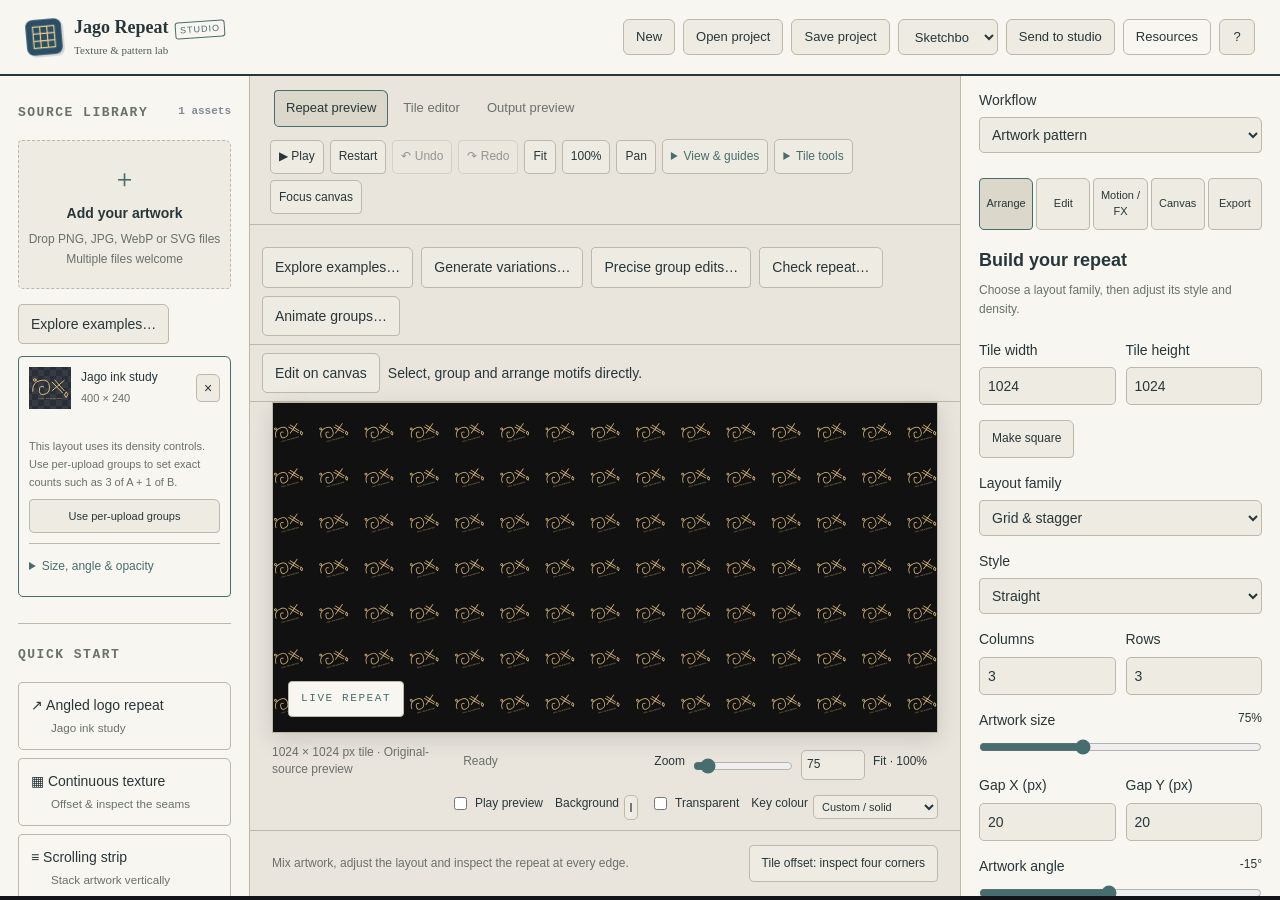
==== commit 006dbdaf: "Release Repeat 1.15.0 Refresh the public guide and README and include the reviewed source for the Ja" ====
--- a/Source/Web/index.html
+++ b/Source/Web/index.html
@@ -2,9 +2,9 @@
 <header><div class="brand"><svg class="studio-logo" aria-hidden="true" viewBox="0 0 64 64"><rect x="2" y="2" width="60" height="60" rx="12"/><path d="M14 14h36v36H14zM14 26h36M14 38h36M26 14v36M38 14v36"/></svg><span>Jago Repeat <small>STUDIO</small><span class="brand-tagline">Texture & pattern lab</span></span></div><div class="top-actions"><select id="theme" aria-label="Studio theme"><option value="sketchbook">Sketchbook</option><option value="dark">Charcoal</option><option value="paper">Paper</option><option value="plum">Plum</option><option value="candy">Candy</option></select><button id="loadProject">Open project</button><button id="saveProject">Save project</button><button class="primary" id="exportTop" hidden aria-hidden="true">Export artwork</button></div></header>
 <main><aside class="left"><div class="section-title">SOURCE LIBRARY <span id="count">0 assets</span></div><label class="drop" id="drop">＋<strong>Add your artwork</strong><small>Drop PNG, JPG, WebP or SVG files<br>Multiple files welcome</small><input id="upload" type="file" accept="image/png,image/jpeg,image/webp,image/svg+xml" multiple hidden></label><div id="assets"></div><div class="section-title">QUICK START</div><button class="preset" data-preset="logo">↗ Angled logo repeat <small>Jago ink study</small></button><button class="preset" data-preset="texture">▦ Continuous texture <small>Offset & inspect the seams</small></button><button class="preset" data-preset="feed">≡ Scrolling strip <small>Stack artwork vertically</small></button><div class="tip">Your files are processed in your browser. Save a project to keep artwork and settings together.</div></aside>
 <section class="workspace"><div class="workspace-bar"><div class="tabs"><button data-view="repeat" class="active">Repeat preview</button><button data-view="tile">Tile editor</button><button data-view="canvas">Export canvas</button></div><div class="preview-tools"><button id="undoAction" title="Undo (Ctrl+Z)" aria-label="Undo">↶ Undo</button><button id="redoAction" title="Redo (Ctrl+Y / Ctrl+Shift+Z)" aria-label="Redo">↷ Redo</button><button id="fitView">Fit</button><button id="actualView">100%</button><label class="neighbour-toggle"><input id="showNeighbours" type="checkbox" checked> Neighbour tiles</label><button id="panView" aria-pressed="false" title="Pan the preview (H); Space or middle-drag also pans">Pan</button><select id="previewQuality" aria-label="Preview fidelity"><option value="2">High fidelity</option><option value="3">Ultra fidelity</option><option value="1">Standard</option><option value="pixel">Pixel accurate</option></select><button id="guides">Show tile edges</button></div></div><div class="stage" id="stage"><canvas id="preview"></canvas><div id="repeatInset" hidden><span>LIVE REPEAT</span><canvas id="miniRepeat"></canvas></div><div class="stage-label" id="stageLabel">LIVE REPEAT</div></div><div class="status"><span id="dimensions"></span><span id="message">Ready</span><label>Zoom <input id="zoom" type="range" min="10" max="800" value="75"><input id="zoomNumber" type="number" min="10" max="800" value="75" aria-label="Zoom percent"><output id="zoomVal">Fit</output></label></div><div class="bottom"><div><span class="eyebrow">THE REPEAT TABLE</span><p id="hint">Adjust the repeat, then export a seamless square or a filled canvas.</p></div><button id="halfOffset">Offset by half a tile</button></div></section>
-<aside class="right"><div class="section-title">REPEAT SETTINGS</div><label>Workflow<select id="mode"><option value="pattern">Artwork pattern</option><option value="texture">Continuous texture</option><option value="feed">Scrolling strip / data feed</option></select></label><div class="pair"><label>Tile width <input id="tw" type="number" min="64" max="4096" value="1024"></label><label>Tile height <input id="th" type="number" min="64" max="4096" value="1024"></label></div><button id="square">Make square</button><div id="patternControls"><label>Layout<select id="layout"><option value="grid">Straight grid</option><option value="brick">Brick / half drop</option><option value="column">Half brick columns</option><option value="balanced">Smart scatter · balanced centres</option><option value="relaxed">Smart spacing · artwork edge gaps</option><option value="organic">Organic grid · controlled scatter</option><option value="hex">Hexagonal stagger</option><option value="diagonal">Diagonal weave</option><option value="diamond">Diamond rhythm</option><option value="scatter">Seeded scatter</option><option value="manual">Free composition</option><option value="mirror">Alternating mirror</option><option value="sets">Source sets · 1–4 copies per upload</option><option value="symmetryX">Mirror pairs · across tile</option><option value="symmetryY">Mirror pairs · down tile</option><option value="symmetryXY">Four-way mirror symmetry</option></select></label><div class="pair"><label>Columns<input id="cols" type="number" min="1" max="20" value="3"></label><label>Rows<input id="rows" type="number" min="1" max="20" value="3"></label></div><label>Artwork size <output data-for="size"></output><input id="size" type="range" min="5" max="200" value="75"></label><div class="pair"><label>Gap X (px)<input id="gapx" type="number" min="0" max="1000" value="20"></label><label>Gap Y (px)<input id="gapy" type="number" min="0" max="1000" value="20"></label></div><label>Rotation <output data-for="rotation"></output><input id="rotation" type="range" min="-180" max="180" value="-15"></label><label>Rotation variation <output data-for="rotJitter"></output><input id="rotJitter" type="range" min="0" max="180" value="0"></label><label>Position variation <output data-for="jitter"></output><input id="jitter" type="range" min="0" max="100" value="0"></label><label>Size variation <output data-for="sizeJitter"></output><input id="sizeJitter" type="range" min="0" max="90" value="0"></label><div class="pair"><label>Mix assets<select id="mix"><option value="cycle">In order</option><option value="random">Random</option></select></label><label>Seed<input id="seed" type="number" value="42" min="0" max="999999"></label></div><button id="shuffle">Shuffle arrangement</button><p class="help" id="layoutHelp"></p><p class="help" id="spacingStatus"></p><button id="freeze">Make this arrangement editable</button><button id="resetArrangement">Reset moved items</button><label class="check"><input id="avoidOverlap" type="checkbox" checked> Prevent artwork overlap</label><label>Clearance (px)<input id="clearance" type="number" min="0" max="300" value="12"></label><p class="help">Prevents overlaps in generated layouts using visible artwork bounds, rotation and wrapped neighbours. Crowded artwork is resized to fit; manual edits can still overlap.</p></div>
+<aside class="right"><div class="section-title">REPEAT SETTINGS</div><label>Workflow<select id="mode"><option value="pattern">Artwork pattern</option><option value="texture">Continuous texture</option><option value="feed">Scrolling strip / data feed</option></select></label><div class="pair"><label>Tile width <input id="tw" type="number" min="64" max="4096" value="1024"></label><label>Tile height <input id="th" type="number" min="64" max="4096" value="1024"></label></div><button id="square">Make square</button><div id="patternControls"><label>Layout<select id="layout"><option value="grid">Straight grid</option><option value="brick">Half brick · alternate rows</option><option value="column">Half drop · alternate columns</option><option value="balanced">Smart scatter · balanced centres</option><option value="relaxed">Smart spacing · artwork edge gaps</option><option value="organic">Organic grid · controlled scatter</option><option value="hex">Hexagonal stagger</option><option value="diagonal">Diagonal weave</option><option value="diamond">Diamond rhythm</option><option value="scatter">Seeded scatter</option><option value="manual">Free composition</option><option value="mirror">Alternating mirror</option><option value="sets">Source sets · 1–4 copies per upload</option><option value="symmetryX">Mirror pairs · across tile</option><option value="symmetryY">Mirror pairs · down tile</option><option value="symmetryXY">Four-way mirror symmetry</option></select></label><div class="pair"><label>Columns<input id="cols" type="number" min="1" max="20" value="3"></label><label>Rows<input id="rows" type="number" min="1" max="20" value="3"></label></div><label>Artwork size <output data-for="size"></output><input id="size" type="range" min="5" max="200" value="75"></label><div class="pair"><label>Gap X (px)<input id="gapx" type="number" min="0" max="1000" value="20"></label><label>Gap Y (px)<input id="gapy" type="number" min="0" max="1000" value="20"></label></div><label>Rotation <output data-for="rotation"></output><input id="rotation" type="range" min="-180" max="180" value="-15"></label><label>Rotation variation <output data-for="rotJitter"></output><input id="rotJitter" type="range" min="0" max="180" value="0"></label><label>Position variation <output data-for="jitter"></output><input id="jitter" type="range" min="0" max="100" value="0"></label><label>Size variation <output data-for="sizeJitter"></output><input id="sizeJitter" type="range" min="0" max="90" value="0"></label><div class="pair"><label>Mix assets<select id="mix"><option value="cycle">In order</option><option value="random">Random</option></select></label><label>Seed<input id="seed" type="number" value="42" min="0" max="999999"></label></div><button id="shuffle">Shuffle arrangement</button><p class="help" id="layoutHelp"></p><p class="help" id="spacingStatus"></p><button id="freeze">Make this arrangement editable</button><button id="resetArrangement">Reset moved items</button><label class="check"><input id="avoidOverlap" type="checkbox" checked> Prevent artwork overlap</label><label>Clearance (px)<input id="clearance" type="number" min="0" max="300" value="12"></label><p class="help">Prevents overlaps in generated layouts using visible artwork bounds, rotation and wrapped neighbours. Crowded artwork is resized to fit; manual edits can still overlap.</p></div>
 <div id="feedControls" hidden><label>Direction<select id="direction"><option value="vertical">Vertical</option><option value="horizontal">Horizontal</option></select></label><label>Strip spacing (px)<input id="feedGap" type="number" min="0" max="1000" value="24"></label><label>Artwork sizing<select id="feedSizing"><option value="individual">Fit each artwork in its slot</option><option value="height">Match heights</option><option value="width">Match widths</option><option value="area">Similar visual size</option></select></label><label>Spacing<select id="feedSpacing"><option value="slots">Equal slots</option><option value="edges">Even artwork edge gaps</option></select></label><label>Fit<select id="feedFit"><option value="contain">Fit full artwork</option><option value="cover">Fill strip width (crop)</option></select></label><label>Feed text<textarea id="feedText" placeholder="Optional: one entry per line"></textarea></label><label>Text size<input id="fontSize" type="number" min="10" max="200" value="36"></label><label>Text colour<input id="textColor" type="color" value="#ffffff"></label><label><input id="animate" type="checkbox"> Preview scrolling</label><label>Scroll speed<input id="speed" type="range" min="5" max="150" value="30"></label></div>
 <div class="section-title">SELECTED ARTWORK</div><div id="selectionPanel"><p class="help">Open Tile editor and click an image. Drag to move; use the corner handle to resize and the top handle to rotate. Choose Linked / mirrored copies to keep related motifs together.</p><label>Edit target<select id="editTarget"><option value="instance">This occurrence</option><option value="set">This linked repeat set</option><option value="source">All copies of this source</option><option value="linked">Linked / mirrored copies</option></select></label><p class="help" id="linkedHelp" hidden>Linked copies share scale and follow the layout. Mirrored copies move in opposite directions and rotate oppositely across the mirror.</p><div id="selectedControls" hidden><div id="selectionName" class="selection-name"></div><div class="pair"><label>Centre X (px)<input id="itemX" type="number" step="1"></label><label>Centre Y (px)<input id="itemY" type="number" step="1"></label><label>Width (px)<input id="itemWidth" type="number" min="1" max="8192"></label><label>Rotation °<input id="itemRotation" type="number" step="1"></label></div><button id="resetSelected">Reset item</button><button id="duplicateItem">Duplicate</button><button id="deleteItem">Remove occurrence</button></div><button id="addItem">Add selected source to tile</button><button id="addRepeatSet">Add linked set from selected source</button><p class="help">Set the copy count and arrangement in the source library. Source sets layout uses those counts automatically.</p><label class="check"><input id="snap" type="checkbox"> Snap to grid</label><label>Snap step (px)<input id="snapStep" type="number" min="1" max="512" value="16"></label></div><div class="section-title">OFFSET & SURFACE</div><div class="pair"><label>Offset X (%)<input id="ox" type="number" min="-100" max="100" value="0"></label><label>Offset Y (%)<input id="oy" type="number" min="-100" max="100" value="0"></label></div><label>Background<input id="bg" type="color" value="#111111"></label><label class="check"><input id="transparent" type="checkbox"> Transparent background</label><div id="textureControls" hidden><label>Texture source<select id="textureSource"></select></label><label>Fit texture<select id="textureFit"><option value="cover">Fill tile (crop)</option><option value="stretch">Stretch to tile</option><option value="contain">Fit inside</option></select></label><label class="check"><input id="mirrorTexture" type="checkbox"> Mirror quadrants for matching edges</label><div class="section-title">WRAPPED SEAM EDITING</div><label>Tool<select id="tool"><option value="none">Inspect</option><option value="paint">Paint</option><option value="clone">Clone stamp (Alt-click source)</option><option value="erase">Erase to transparency</option></select></label><div class="pair"><label>Brush size<input id="brush" type="number" min="1" max="300" value="40"></label><label>Colour<input id="paintColor" type="color" value="#e6c381"></label></div><label>Brush opacity<input id="brushOpacity" type="range" min="1" max="100" value="100"></label><button id="undoPaint">Undo stroke</button><button id="resetPaint">Reset texture edits</button><p class="help">Use Tile editor. Offset brings outer seams into the centre. Painting wraps across every edge. Clone stamp: Alt-click a source, then drag to paint.</p></div>
-<div class="section-title">EXPORT</div><label>Output<select id="output"><option value="tile">Repeatable tile</option><option value="canvas">Filled canvas</option></select></label><label>Aspect ratio<select id="ratio"><option value="custom">Custom</option><option value="1:1">Square · 1:1</option><option value="16:9">Landscape · 16:9</option><option value="9:16">Portrait · 9:16</option><option value="4:3">Classic · 4:3</option><option value="3:2">Photo · 3:2</option><option value="21:9">Ultrawide · 21:9</option></select></label><div class="pair"><label>Width (px)<input id="ew" type="number" min="64" max="8192" value="1920"></label><label>Height (px)<input id="eh" type="number" min="64" max="8192" value="1080"></label></div><label>Format<select id="format"><option value="png">PNG · transparency</option><option value="jpeg">JPEG · flattened</option><option value="webp">WebP</option><option value="svg">SVG · vector artwork preserved</option></select></label><label>Export scale<select id="exportScale"><option value="1">1× · original size</option><option value="2">2× · double resolution</option><option value="4">4× · four times resolution</option><option value="custom">Custom multiplier</option></select></label><label id="customScaleLabel" hidden>Custom multiplier<input id="customScale" type="number" min="0.25" max="8" step="0.25" value="3"></label><label>Raster resizing<select id="resample"><option value="smooth">High quality smooth</option><option value="pixel">Nearest neighbour · pixel art</option></select></label><div id="exportSummary" class="export-summary"></div><button id="previewSize">Preview this canvas size</button><p class="help">Upscaling renders vectors at full resolution and resamples raster images. It does not generate new photographic detail.</p><label>Quality<input id="quality" type="range" min="10" max="100" value="95"></label><button class="primary wide" id="export">Download artwork</button><p class="help">Canvas exports repeat to fill and crop at the edges. Raster artwork stays raster inside SVG. Edited textures are embedded as PNG.</p></aside></main><dialog id="exportDialog"><button id="closeExport" class="close-dialog" aria-label="Close export preview">×</button><h2>Export ready</h2><p id="exportDescription"></p><a id="downloadLink" class="download-link">Download file</a><a id="openExportLink" target="_blank" rel="noopener">Open export</a><img id="exportImage" alt="Exported artwork preview"><p class="help">If your browser blocks a download, open the export and save it from there.</p></dialog><input type="file" id="projectFile" accept=".jagorepeat,.json" hidden><div id="toast" role="status"></div><script src="layout-engine.js"></script><script src="shape-spacing.js"></script><script src="variation-engine.js"></script><script src="app.js"></script><script src="studio.js"></script><script src="links.js"></script><script src="spacing-ui.js"></script><script src="workflow.js"></script><script src="canvas-compose.js"></script><script src="preview.js"></script><script src="ux.js"></script><script src="relation-guides.js"></script><script src="texture-stamps.js"></script><script src="strip-editor.js"></script><script src="animation-codecs.js"></script><script src="loop-animation.js"></script><script src="refinements.js"></script><script src="repeat-effects.js"></script><script src="group-tools.js"></script><script src="preview-performance.js"></script><script src="suite-bridge.js"></script><script src="suite-adapter.js"></script><script src="history.js"></script><script src="suite-round.js"></script><script src="variation-bench.js"></script><script src="focus-performance.js"></script><script src="proof-kit.js"></script><script src="pattern-studies.js"></script><script src="new-document.js"></script><script src="refresher.js"></script></body></html>
+<div class="section-title">EXPORT</div><label>Output<select id="output"><option value="tile">Repeatable tile</option><option value="canvas">Filled canvas</option></select></label><label>Aspect ratio<select id="ratio"><option value="custom">Custom</option><option value="1:1">Square · 1:1</option><option value="16:9">Landscape · 16:9</option><option value="9:16">Portrait · 9:16</option><option value="4:3">Classic · 4:3</option><option value="3:2">Photo · 3:2</option><option value="21:9">Ultrawide · 21:9</option></select></label><div class="pair"><label>Width (px)<input id="ew" type="number" min="64" max="8192" value="1920"></label><label>Height (px)<input id="eh" type="number" min="64" max="8192" value="1080"></label></div><label>Format<select id="format"><option value="png">PNG · transparency</option><option value="jpeg">JPEG · flattened</option><option value="webp">WebP</option><option value="svg">SVG · vector artwork preserved</option></select></label><label>Export scale<select id="exportScale"><option value="1">1× · original size</option><option value="2">2× · double resolution</option><option value="4">4× · four times resolution</option><option value="custom">Custom multiplier</option></select></label><label id="customScaleLabel" hidden>Custom multiplier<input id="customScale" type="number" min="0.25" max="8" step="0.25" value="3"></label><label>Raster resizing<select id="resample"><option value="smooth">High quality smooth</option><option value="pixel">Nearest neighbour · pixel art</option></select></label><div id="exportSummary" class="export-summary"></div><button id="previewSize">Preview this canvas size</button><p class="help">Upscaling renders vectors at full resolution and resamples raster images. It does not generate new photographic detail.</p><label>Quality<input id="quality" type="range" min="10" max="100" value="95"></label><button class="primary wide" id="export">Download artwork</button><p class="help">Canvas exports repeat to fill and crop at the edges. Raster artwork stays raster inside SVG. Edited textures are embedded as PNG.</p></aside></main><dialog id="exportDialog"><button id="closeExport" class="close-dialog" aria-label="Close export preview">×</button><h2>Export ready</h2><p id="exportDescription"></p><a id="downloadLink" class="download-link">Download file</a><a id="openExportLink" target="_blank" rel="noopener">Open export</a><img id="exportImage" alt="Exported artwork preview"><p class="help">If your browser blocks a download, open the export and save it from there.</p></dialog><input type="file" id="projectFile" accept=".jagorepeat,.json" hidden><div id="toast" role="status"></div><script src="layout-engine.js"></script><script src="shape-spacing.js"></script><script src="variation-engine.js"></script><script src="app.js"></script><script src="studio.js"></script><script src="links.js"></script><script src="spacing-ui.js"></script><script src="workflow.js"></script><script src="canvas-compose.js"></script><script src="preview.js"></script><script src="ux.js"></script><script src="relation-guides.js"></script><script src="texture-stamps.js"></script><script src="strip-editor.js"></script><script src="animation-codecs.js"></script><script src="loop-animation.js"></script><script src="refinements.js"></script><script src="repeat-effects.js"></script><script src="group-tools.js"></script><script src="preview-performance.js"></script><script src="suite-bridge.js"></script><script src="suite-adapter.js"></script><script src="history.js"></script><script src="suite-round.js"></script><script src="variation-bench.js"></script><script src="focus-performance.js"></script><script src="proof-kit.js"></script><script src="study-previews.js"></script><script src="pattern-studies.js"></script><script src="new-document.js"></script><script src="refresher.js"></script><script src="canvas-authoring.js"></script><script src="group-motion-engine.js"></script><script src="group-motion-ui.js"></script><script src="motion-support.js"></script></body></html>
 
 
